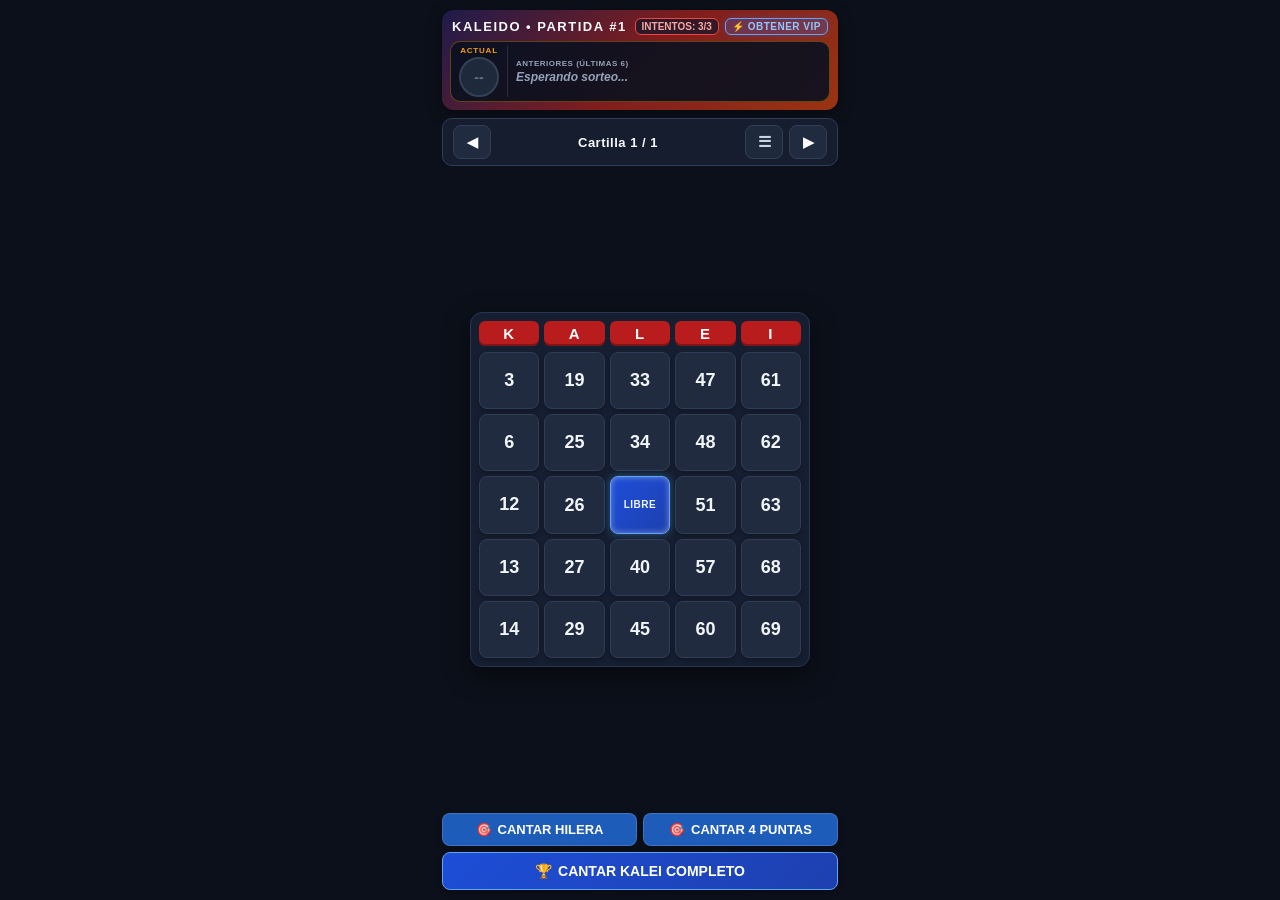
==== index.html @ 6f30b710 "Update index.html" ====
<!DOCTYPE html>
<html lang="es">
<head>
    <meta charset="UTF-8">
    <meta name="viewport" content="width=device-width, initial-scale=1.0, maximum-scale=1.0, user-scalable=no, viewport-fit=cover">
    <title>Bingo Kaleido</title>
    <script src="https://telegram.org/js/telegram-web-app.js"></script>
    <style>
        :root {
            --bg-main: #0c101a;
            --bg-card: #161e31;
            --bg-cell: #202b3f;
            --border-cell: #2f3d59;
            --cell-marked: #0284c7;
            --cell-marked-border: #38bdf8;
            --accent-red: #b91c1c;
            --accent-free: #1d4ed8;
            --accent-gold: #f59e0b;
            --accent-gold-glow: rgba(245, 158, 11, 0.4);
            --accent-green: #10b981;
            --btn-blue: #1d5cb8;
            --btn-blue-hover: #2563eb;
            --text-main: #f8fafc;
            --text-muted: #94a3b8;
        }

        * {
            box-sizing: border-box;
            margin: 0;
            padding: 0;
            user-select: none;
            -webkit-user-select: none;
            -webkit-tap-highlight-color: transparent;
        }

        html, body {
            width: 100%;
            height: 100dvh;
            max-height: 100dvh;
            background-color: var(--bg-main);
            color: var(--text-main);
            font-family: -apple-system, BlinkMacSystemFont, "Segoe UI", Roboto, Helvetica, Arial, sans-serif;
            overflow: hidden;
            display: flex;
            justify-content: center;
            align-items: center;
        }

        .viewport-lock {
            width: 100%;
            max-width: 420px;
            height: 100%;
            display: flex;
            flex-direction: column;
            justify-content: space-between;
            padding: clamp(6px, 1.5vh, 10px) clamp(8px, 2.5vw, 12px);
            gap: clamp(4px, 1vh, 8px);
        }

        /* BANNER DE CABECERA */
        .header-box {
            background: linear-gradient(135deg, #1e1b4b 0%, #7f1d1d 50%, #9a3412 100%);
            border-radius: 12px;
            padding: clamp(6px, 1vh, 8px);
            display: flex;
            flex-direction: column;
            gap: 6px;
            box-shadow: 0 4px 15px rgba(0, 0, 0, 0.4);
            flex-shrink: 0;
        }

        .header-top {
            display: flex;
            justify-content: space-between;
            align-items: center;
            padding: 0 2px;
        }

        .header-title {
            font-size: clamp(11px, 1.8vh, 13px);
            font-weight: 900;
            letter-spacing: 1.5px;
            text-transform: uppercase;
        }

        .header-badges {
            display: flex;
            align-items: center;
            gap: 6px;
        }

        .badge-intentos {
            background: rgba(15, 23, 42, 0.7);
            border: 1px solid #ef4444;
            color: #fca5a5;
            font-size: clamp(8px, 1.3vh, 10px);
            font-weight: 800;
            padding: 2px 6px;
            border-radius: 6px;
        }

        .badge-vip {
            background: rgba(245, 158, 11, 0.25);
            border: 1px solid var(--accent-gold);
            color: #fef08a;
            font-size: clamp(9px, 1.4vh, 10px);
            font-weight: 800;
            padding: 2px 6px;
            border-radius: 6px;
            letter-spacing: 0.5px;
            cursor: pointer;
        }

        .badge-upsell {
            background: rgba(37, 99, 235, 0.25);
            border: 1px solid #60a5fa;
            color: #93c5fd;
            font-size: clamp(9px, 1.4vh, 10px);
            font-weight: 800;
            padding: 2px 6px;
            border-radius: 6px;
            letter-spacing: 0.5px;
            cursor: pointer;
            box-shadow: 0 0 8px rgba(37, 99, 235, 0.3);
            transition: transform 0.1s ease, background-color 0.2s ease;
        }

        .badge-upsell:active {
            transform: scale(0.95);
            background: rgba(37, 99, 235, 0.45);
        }

        /* CONSOLA DE BALOTAS */
        .balls-console {
            display: flex;
            align-items: center;
            gap: 8px;
            background: rgba(11, 17, 32, 0.9);
            border: 1px solid rgba(245, 158, 11, 0.35);
            border-radius: 10px;
            padding: 4px 8px;
            min-height: clamp(48px, 7vh, 56px);
        }

        .current-ball-box {
            display: flex;
            flex-direction: column;
            align-items: center;
            justify-content: center;
            flex-shrink: 0;
            border-right: 1px solid rgba(255, 255, 255, 0.12);
            padding-right: 8px;
        }

        .current-label {
            font-size: 8px;
            font-weight: 800;
            color: var(--accent-gold);
            letter-spacing: 0.8px;
            text-transform: uppercase;
            margin-bottom: 2px;
        }

        .current-ball-orb {
            width: clamp(34px, 5vh, 40px);
            height: clamp(34px, 5vh, 40px);
            border-radius: 50%;
            background: radial-gradient(circle at 35% 35%, #fffbeb, #fbbf24 40%, #b45309 100%);
            color: #451a03;
            display: flex;
            align-items: center;
            justify-content: center;
            font-size: clamp(14px, 2.4vh, 18px);
            font-weight: 900;
            box-shadow: 0 0 12px rgba(245, 158, 11, 0.7);
            border: 2px solid #ffffff;
            transition: transform 0.2s cubic-bezier(0.34, 1.56, 0.64, 1);
        }

        .current-ball-orb.empty {
            background: #1e293b;
            color: #64748b;
            border-color: #334155;
            box-shadow: none;
            font-size: 14px;
        }

        .history-lane {
            display: flex;
            flex-direction: column;
            flex: 1;
            min-width: 0;
            gap: 2px;
        }

        .history-label {
            font-size: 8px;
            font-weight: 700;
            color: var(--text-muted);
            letter-spacing: 0.5px;
            text-transform: uppercase;
        }

        .history-balls-row {
            display: flex;
            align-items: center;
            gap: clamp(4px, 1.2vw, 6px);
            overflow-x: auto;
            scrollbar-width: none;
        }

        .history-balls-row::-webkit-scrollbar {
            display: none;
        }

        .ball-history-item {
            width: clamp(24px, 3.6vh, 28px);
            height: clamp(24px, 3.6vh, 28px);
            border-radius: 50%;
            background: #1e293b;
            color: #cbd5e1;
            border: 1px solid #334155;
            display: flex;
            align-items: center;
            justify-content: center;
            font-size: clamp(10px, 1.6vh, 11px);
            font-weight: 800;
            flex-shrink: 0;
        }

        .history-waiting-text {
            font-size: clamp(11px, 1.6vh, 12px);
            color: #94a3b8;
            font-weight: 600;
            font-style: italic;
        }

        /* NAVEGADOR COMPACTO MULTICARTILLA */
        .nav-cartillas-compact {
            display: flex;
            align-items: center;
            justify-content: space-between;
            background: rgba(22, 30, 49, 0.95);
            border: 1px solid #2f3d59;
            border-radius: 10px;
            padding: clamp(3px, 0.8vh, 6px) clamp(6px, 1.5vw, 10px);
            flex-shrink: 0;
        }

        .nav-arrow-btn {
            background: var(--bg-cell);
            color: #ffffff;
            border: 1px solid var(--border-cell);
            width: clamp(32px, 4.8vh, 38px);
            height: clamp(30px, 4.2vh, 34px);
            border-radius: 8px;
            font-size: 14px;
            font-weight: 900;
            display: flex;
            align-items: center;
            justify-content: center;
            cursor: pointer;
            transition: background-color 0.15s ease;
        }

        .nav-arrow-btn:active {
            background: var(--btn-blue);
        }

        .nav-center-info {
            display: flex;
            flex-direction: column;
            align-items: center;
            cursor: pointer;
            flex: 1;
            padding: 0 8px;
        }

        .nav-card-title {
            font-size: clamp(12px, 1.8vh, 13px);
            font-weight: 800;
            color: var(--text-main);
            letter-spacing: 0.5px;
        }

        .nav-prox-mini {
            font-size: 10px;
            font-weight: 800;
            letter-spacing: 0.3px;
        }

        .nav-grid-btn {
            background: #1e293b;
            color: #cbd5e1;
            border: 1px solid #334155;
            width: clamp(32px, 4.8vh, 38px);
            height: clamp(30px, 4.2vh, 34px);
            border-radius: 8px;
            font-size: 15px;
            font-weight: 900;
            display: flex;
            align-items: center;
            justify-content: center;
            cursor: pointer;
            margin-right: 6px;
        }

        .nav-grid-btn:active {
            background: var(--btn-blue);
        }

        /* MODAL SELECTOR RÁPIDO 1-20 */
        .modal-overlay {
            display: none;
            position: fixed;
            top: 0;
            left: 0;
            width: 100%;
            height: 100%;
            background: rgba(0, 0, 0, 0.75);
            backdrop-filter: blur(4px);
            z-index: 200;
            justify-content: center;
            align-items: center;
        }

        .modal-box {
            background: var(--bg-card);
            border: 1px solid #2f3d59;
            border-radius: 14px;
            padding: 16px;
            width: 90%;
            max-width: 320px;
            box-shadow: 0 10px 30px rgba(0,0,0,0.8);
        }

        .modal-title {
            font-size: 13px;
            font-weight: 800;
            color: var(--text-main);
            margin-bottom: 12px;
            text-align: center;
            text-transform: uppercase;
        }

        .modal-grid {
            display: grid;
            grid-template-columns: repeat(5, 1fr);
            gap: 6px;
            margin-bottom: 12px;
        }

        .modal-grid button {
            background: var(--bg-cell);
            border: 1px solid var(--border-cell);
            color: #ffffff;
            padding: 8px 0;
            border-radius: 8px;
            font-size: 12px;
            font-weight: 800;
            cursor: pointer;
        }

        .modal-grid button.activo {
            background: var(--btn-blue);
            border-color: #60a5fa;
            color: #ffffff;
            box-shadow: 0 0 8px rgba(37, 99, 235, 0.5);
        }

        .modal-grid button.cerca {
            border-color: var(--accent-gold);
            color: #fef08a;
        }

        .modal-grid button.listo {
            border-color: var(--accent-green);
            color: #a7f3d0;
        }

        .modal-close-btn {
            width: 100%;
            background: #334155;
            color: #ffffff;
            border: none;
            padding: 8px 0;
            border-radius: 8px;
            font-weight: 700;
            font-size: 12px;
            cursor: pointer;
        }

        /* CONTENEDOR CARTILLA */
        .card-wrapper {
            display: flex;
            flex-direction: column;
            justify-content: center;
            align-items: center;
            flex: 1 1 auto;
            min-height: 0;
            position: relative;
        }

        /* ALERTA VISUAL VIP */
        .proximity-banner {
            display: none;
            background: linear-gradient(90deg, rgba(245, 158, 11, 0.95), rgba(217, 119, 6, 0.95));
            color: #451a03;
            font-size: clamp(10px, 1.6vh, 11px);
            font-weight: 900;
            letter-spacing: 0.5px;
            padding: 2px 10px;
            border-radius: 12px;
            margin-bottom: 4px;
            box-shadow: 0 2px 8px rgba(0,0,0,0.4);
            animation: bounce-subtle 1s infinite alternate;
        }

        @keyframes bounce-subtle {
            0% { transform: translateY(0); }
            100% { transform: translateY(-2px); }
        }

        .card-board {
            background: var(--bg-card);
            border-radius: 12px;
            padding: clamp(6px, 1.2vh, 8px);
            border: 1px solid #28354f;
            display: flex;
            flex-direction: column;
            gap: clamp(4px, 0.8vh, 6px);
            width: 100%;
            max-width: 340px;
            box-shadow: 0 8px 24px rgba(0,0,0,0.5);
            transition: border-color 0.3s ease, box-shadow 0.3s ease, background 0.3s ease;
        }

        .card-board.alert-cerca {
            border: 2px solid var(--accent-gold);
            background: linear-gradient(180deg, #241c30 0%, #161e31 100%);
            box-shadow: 0 0 20px var(--accent-gold-glow), inset 0 0 12px rgba(245, 158, 11, 0.15);
            animation: pulse-glow-gold 1.4s infinite alternate ease-in-out;
        }

        .card-board.alert-listo {
            border: 2px solid var(--accent-green);
            background: linear-gradient(180deg, #132a2a 0%, #161e31 100%);
            box-shadow: 0 0 20px rgba(16, 185, 129, 0.5), inset 0 0 12px rgba(16, 185, 129, 0.2);
            animation: pulse-glow-green 1.2s infinite alternate ease-in-out;
        }

        @keyframes pulse-glow-gold {
            0% { box-shadow: 0 0 10px rgba(245, 158, 11, 0.3), inset 0 0 6px rgba(245, 158, 11, 0.1); }
            100% { box-shadow: 0 0 24px rgba(245, 158, 11, 0.7), inset 0 0 16px rgba(245, 158, 11, 0.25); border-color: #fde047; }
        }

        @keyframes pulse-glow-green {
            0% { box-shadow: 0 0 10px rgba(16, 185, 129, 0.3); }
            100% { box-shadow: 0 0 25px rgba(16, 185, 129, 0.8); border-color: #6ee7b7; }
        }

        .letters-row {
            display: grid;
            grid-template-columns: repeat(5, 1fr);
            gap: clamp(3px, 1vw, 5px);
            flex-shrink: 0;
        }

        .letter-cell {
            background: var(--accent-red);
            color: #ffffff;
            border-radius: 6px;
            text-align: center;
            font-weight: 900;
            font-size: clamp(12px, 2vh, 15px);
            padding: clamp(2px, 0.5vh, 4px) 0;
            letter-spacing: 1px;
            box-shadow: inset 0 -2px 0 rgba(0,0,0,0.3);
        }

        .grid-numbers {
            display: grid;
            grid-template-columns: repeat(5, 1fr);
            gap: clamp(4px, 1vw, 5px);
        }

        .num-cell {
            aspect-ratio: 1 / 0.95;
            background: var(--bg-cell);
            color: #f1f5f9;
            border-radius: 8px;
            border: 1px solid var(--border-cell);
            display: flex;
            align-items: center;
            justify-content: center;
            font-weight: 800;
            font-size: clamp(14px, 2.3vh, 18px);
            cursor: pointer;
            box-shadow: 0 2px 4px rgba(0,0,0,0.25);
            transition: transform 0.1s ease, background-color 0.15s ease, border-color 0.15s ease;
        }

        .num-cell:active {
            transform: scale(0.94);
        }

        .num-cell.marked {
            background: linear-gradient(135deg, #0284c7 0%, #0369a1 100%);
            border-color: var(--cell-marked-border);
            color: #ffffff;
            box-shadow: inset 0 0 6px rgba(255, 255, 255, 0.4), 0 0 8px rgba(56, 189, 248, 0.4);
        }

        .num-cell.free-slot {
            background: linear-gradient(135deg, #1d4ed8 0%, #1e40af 100%);
            border-color: #60a5fa;
            color: #eff6ff;
            font-size: clamp(9px, 1.4vh, 10px);
            font-weight: 900;
            letter-spacing: 0.5px;
        }

        /* BOTONERA DE CANTO INFERIOR */
        .actions-bar {
            display: flex;
            flex-direction: column;
            gap: clamp(4px, 0.8vh, 6px);
            flex-shrink: 0;
        }

        .actions-row {
            display: grid;
            grid-template-columns: 1fr 1fr;
            gap: 6px;
        }

        .action-btn {
            background: var(--btn-blue);
            color: #ffffff;
            border: 1px solid rgba(255,255,255,0.15);
            border-radius: 8px;
            font-weight: 800;
            font-size: clamp(11px, 1.7vh, 13px);
            display: flex;
            align-items: center;
            justify-content: center;
            gap: 6px;
            cursor: pointer;
            padding: clamp(6px, 1.2vh, 8px) 4px;
            box-shadow: 0 2px 6px rgba(0,0,0,0.3);
            transition: background 0.15s ease, transform 0.1s ease;
        }

        .action-btn:active {
            transform: scale(0.98);
            background: var(--btn-blue-hover);
        }

        .action-btn:disabled {
            opacity: 0.35;
            cursor: not-allowed;
            filter: grayscale(1);
        }

        .action-btn.full-width {
            grid-column: span 2;
            background: linear-gradient(135deg, #1d4ed8 0%, #1e40af 100%);
            border-color: #60a5fa;
            padding: clamp(8px, 1.4vh, 10px) 4px;
            font-size: clamp(12px, 1.9vh, 14px);
        }

        /* TOAST FLOTANTE */
        .toast-notify {
            position: fixed;
            top: 15px;
            left: 50%;
            transform: translateX(-50%);
            background: rgba(15, 23, 42, 0.95);
            border: 1px solid #38bdf8;
            color: #ffffff;
            padding: 8px 16px;
            border-radius: 20px;
            font-size: 12px;
            font-weight: 700;
            box-shadow: 0 4px 20px rgba(0,0,0,0.6);
            z-index: 300;
            opacity: 0;
            pointer-events: none;
            transition: opacity 0.3s ease;
        }

        .toast-notify.visible {
            opacity: 1;
        }
    </style>
</head>
<body>

    <div class="viewport-lock">
        <!-- CABECERA CON CONSOLA DE BALOTAS -->
        <header class="header-box">
            <div class="header-top">
                <span class="header-title" id="headerTitle">KALEIDO BINGO</span>
                <div class="header-badges">
                    <span class="badge-intentos" id="badgeIntentos">INTENTOS: 3/3</span>
                    <span id="vipBadge"></span>
                </div>
            </div>
            
            <div class="balls-console">
                <div class="current-ball-box">
                    <span class="current-label">ACTUAL</span>
                    <div class="current-ball-orb empty" id="currentBallVal">--</div>
                </div>

                <div class="history-lane">
                    <span class="history-label">ANTERIORES (ÚLTIMAS 6)</span>
                    <div class="history-balls-row" id="historyBallsRow">
                        <span class="history-waiting-text" id="waitingNotice">Esperando sorteo...</span>
                    </div>
                </div>
            </div>
        </header>

        <!-- NAVEGADOR COMPACTO (MÓVIL Y PC) -->
        <nav class="nav-cartillas-compact" id="navCompact">
            <button class="nav-arrow-btn" onclick="cambiarCartilla(-1)">◀</button>
            <div class="nav-center-info" onclick="abrirModalSelector()">
                <span class="nav-card-title" id="navCardTitle">Cartilla 1 / 1</span>
                <span class="nav-prox-mini" id="navProxMini"></span>
            </div>
            <div style="display: flex; align-items: center;">
                <button class="nav-grid-btn" onclick="abrirModalSelector()">☰</button>
                <button class="nav-arrow-btn" onclick="cambiarCartilla(1)">▶</button>
            </div>
        </nav>

        <!-- CONTENEDOR CENTRADO DE CARTILLA -->
        <div class="card-wrapper">
            <div class="proximity-banner" id="proximityBanner"></div>
            <main class="card-board" id="cardBoard">
                <div class="letters-row">
                    <div class="letter-cell">K</div>
                    <div class="letter-cell">A</div>
                    <div class="letter-cell">L</div>
                    <div class="letter-cell">E</div>
                    <div class="letter-cell">I</div>
                </div>
                <div class="grid-numbers" id="gridNumbers"></div>
            </main>
        </div>

        <!-- BOTONERA DE ACCIÓN -->
        <footer class="actions-bar">
            <div class="actions-row">
                <button class="action-btn" id="btnHilera">
                    <span>🎯</span> CANTAR HILERA
                </button>
                <button class="action-btn" id="btnPuntas">
                    <span>🎯</span> CANTAR 4 PUNTAS
                </button>
                <button class="action-btn full-width" id="btnBingo">
                    <span>🏆</span> CANTAR KALEI COMPLETO
                </button>
            </div>
        </footer>
    </div>

    <!-- MODAL SELECTOR RÁPIDO 1-20 -->
    <div id="modalSelector" class="modal-overlay" onclick="cerrarModalSelector(event)">
        <div class="modal-box" onclick="event.stopPropagation()">
            <div class="modal-title">Seleccionar Cartilla</div>
            <div id="modalGrid" class="modal-grid"></div>
            <button class="modal-close-btn" onclick="cerrarModalSelector()">Cerrar</button>
        </div>
    </div>

    <div class="toast-notify" id="toastNotify"></div>

    <script>
        const tg = window.Telegram?.WebApp;
        if (tg) {
            tg.ready();
            tg.expand();
        }

        const WORKER_URL = "https://bingo-kalei-ve-worker.onrender.com";

        const urlParams = new URLSearchParams(window.location.search);
        const rawParamC = urlParams.get('c') || '';
        const paramVip = (urlParams.get('vip') || '').toLowerCase() === 'si';
        const salaId = urlParams.get('s') || '1';

        let cartillasData = [];
        let activeCardIdx = 0;
        let historialBalotas = [];
        let balotasCantadasSet = new Set();
        let intentosGlobales = 3;

        // GESTIÓN DEL BADGE VIP / UPSELL
        const badgeEl = document.getElementById('vipBadge');
        if (paramVip) {
            badgeEl.className = 'badge-vip';
            badgeEl.innerText = '⭐ VIP';
            badgeEl.onclick = () => {
                mostrarToast("⭐ VIP Activo: automarcado, alertas y auto-ordenamiento prioritario.");
                hapticFeedback('selection');
            };
        } else {
            badgeEl.className = 'badge-upsell';
            badgeEl.innerText = '⚡ OBTENER VIP';
            badgeEl.onclick = () => {
                mostrarToast("⭐ ¡Con VIP juegas hasta 20 cartillas con automarcado y orden dinámico! Adquiérelo en el bot.");
                hapticFeedback('impact');
            };
        }

        document.getElementById('headerTitle').innerText = `KALEIDO • PARTIDA #${salaId}`;

        // LÍNEAS REGLAMENTARIAS
        const LINEAS_VALIDAS = [
            [0,1,2,3,4], [5,6,7,8,9], [10,11,12,13,14], [15,16,17,18,19], [20,21,22,23,24],
            [0,5,10,15,20], [1,6,11,16,21], [2,7,12,17,22], [3,8,13,18,23], [4,9,14,19,24],
            [0,6,12,18,24], [4,8,12,16,20]
        ];
        const PUNTAS_POS = [0, 4, 20, 24];

        function inicializarCartillas() {
            let numeros = rawParamC.split(',').map(s => s.trim()).filter(Boolean);
            
            if (numeros.length === 0) {
                numeros = [
                    "3","19","33","47","61",
                    "6","25","34","48","62",
                    "12","26","libre","51","63",
                    "13","27","40","57","68",
                    "14","29","45","60","69"
                ];
            }

            let cartillaCount = 1;
            for (let i = 0; i < numeros.length; i += 25) {
                const bloque = numeros.slice(i, i + 25);
                if (bloque.length === 25) {
                    const setMarcas = new Set([12]);
                    cartillasData.push({
                        idOriginal: cartillaCount++,
                        numeros: bloque,
                        marcas: setMarcas
                    });
                }
            }

            actualizarEstadoJuego();
        }

        function calcularDistanciaCanto(marcas) {
            let minHilera = 5;
            LINEAS_VALIDAS.forEach(linea => {
                const faltantes = linea.filter(pos => !marcas.has(pos)).length;
                if (faltantes < minHilera) minHilera = faltantes;
            });

            const minPuntas = PUNTAS_POS.filter(pos => !marcas.has(pos)).length;

            let minKalei = 0;
            for (let i = 0; i < 25; i++) {
                if (!marcas.has(i)) minKalei++;
            }

            const minDist = Math.min(minHilera, minPuntas, minKalei);
            let tipo = 'hilera';
            if (minDist === minKalei) tipo = 'kalei';
            else if (minDist === minPuntas) tipo = 'puntas';

            return { distancia: minDist, tipo: tipo };
        }

        function actualizarEstadoJuego(autoSeleccionarMejor = false) {
            if (cartillasData.length === 0) return;

            if (paramVip && cartillasData.length > 1) {
                const idPrevio = cartillasData[activeCardIdx]?.idOriginal;

                cartillasData.sort((a, b) => {
                    const distA = calcularDistanciaCanto(a.marcas).distancia;
                    const distB = calcularDistanciaCanto(b.marcas).distancia;
                    return distA - distB;
                });

                if (autoSeleccionarMejor) {
                    activeCardIdx = 0;
                } else {
                    const nuevoIdx = cartillasData.findIndex(c => c.idOriginal === idPrevio);
                    activeCardIdx = nuevoIdx !== -1 ? nuevoIdx : 0;
                }
            }

            renderizarNavCompact();
            renderizarCartillaActiva();
        }

        function renderizarNavCompact() {
            if (cartillasData.length === 0) return;
            const current = cartillasData[activeCardIdx];
            document.getElementById('navCardTitle').innerText = `Cartilla ${current.idOriginal} / ${cartillasData.length}`;

            const miniProx = document.getElementById('navProxMini');
            if (paramVip) {
                const distInfo = calcularDistanciaCanto(current.marcas);
                if (distInfo.distancia === 0) {
                    miniProx.innerText = `🏆 ¡LISTO PARA CANTAR ${distInfo.tipo.toUpperCase()}!`;
                    miniProx.style.color = '#34d399';
                } else if (distInfo.distancia === 1) {
                    miniProx.innerText = `🔥 A 1 de ${distInfo.tipo.toUpperCase()}`;
                    miniProx.style.color = '#fbbf24';
                } else {
                    miniProx.innerText = '';
                }
            } else {
                miniProx.innerText = '';
            }
        }

        function cambiarCartilla(delta) {
            if (cartillasData.length <= 1) return;
            activeCardIdx = (activeCardIdx + delta + cartillasData.length) % cartillasData.length;
            renderizarNavCompact();
            renderizarCartillaActiva();
            hapticFeedback('selection');
        }

        function abrirModalSelector() {
            const grid = document.getElementById('modalGrid');
            grid.innerHTML = '';

            cartillasData.forEach((c, idx) => {
                const btn = document.createElement('button');
                btn.innerText = c.idOriginal;

                if (idx === activeCardIdx) {
                    btn.classList.add('activo');
                }

                if (paramVip) {
                    const d = calcularDistanciaCanto(c.marcas).distancia;
                    if (d === 0) btn.classList.add('listo');
                    else if (d === 1) btn.classList.add('cerca');
                }

                btn.onclick = () => {
                    activeCardIdx = idx;
                    renderizarNavCompact();
                    renderizarCartillaActiva();
                    cerrarModalSelector();
                    hapticFeedback('selection');
                };
                grid.appendChild(btn);
            });

            document.getElementById('modalSelector').style.display = 'flex';
        }

        function cerrarModalSelector() {
            document.getElementById('modalSelector').style.display = 'none';
        }

        function renderizarCartillaActiva() {
            const grid = document.getElementById('gridNumbers');
            const board = document.getElementById('cardBoard');
            const banner = document.getElementById('proximityBanner');
            grid.innerHTML = '';

            const cartilla = cartillasData[activeCardIdx];
            if (!cartilla) return;

            const distInfo = calcularDistanciaCanto(cartilla.marcas);

            board.classList.remove('alert-cerca', 'alert-listo');
            banner.style.display = 'none';

            if (paramVip) {
                if (distInfo.distancia === 0) {
                    board.classList.add('alert-listo');
                    banner.innerText = `🏆 ¡CANTO DE ${distInfo.tipo.toUpperCase()} LISTO PARA RECLAMAR!`;
                    banner.style.background = 'linear-gradient(90deg, #10b981, #059669)';
                    banner.style.color = '#ffffff';
                    banner.style.display = 'block';
                } else if (distInfo.distancia === 1) {
                    board.classList.add('alert-cerca');
                    banner.innerText = `🔥 ¡A 1 NÚMERO DE COMPLETAR ${distInfo.tipo.toUpperCase()}!`;
                    banner.style.background = 'linear-gradient(90deg, #f59e0b, #d97706)';
                    banner.style.color = '#451a03';
                    banner.style.display = 'block';
                }
            }

            cartilla.numeros.forEach((valor, idx) => {
                const cell = document.createElement('div');
                const esLibre = idx === 12 || String(valor).toLowerCase() === 'libre';
                const estaMarcado = cartilla.marcas.has(idx);

                if (esLibre) {
                    cell.className = 'num-cell free-slot marked';
                    cell.innerText = 'LIBRE';
                } else {
                    cell.className = `num-cell ${estaMarcado ? 'marked' : ''}`;
                    cell.innerText = valor;
                    cell.onclick = () => alternarMarcado(idx);
                }
                grid.appendChild(cell);
            });
        }

        function alternarMarcado(idx) {
            if (idx === 12) return;
            const marcas = cartillasData[activeCardIdx].marcas;
            if (marcas.has(idx)) {
                marcas.delete(idx);
            } else {
                marcas.add(idx);
                hapticFeedback('impact');
            }
            actualizarEstadoJuego(false);
        }

        function registrarBalota(numeroCompleto) {
            if (!numeroCompleto || historialBalotas.includes(numeroCompleto)) return;

            historialBalotas.unshift(numeroCompleto);
            if (historialBalotas.length > 7) {
                historialBalotas.pop();
            }

            const numPuro = String(numeroCompleto).includes('-') 
                ? String(numeroCompleto).split('-')[1] 
                : String(numeroCompleto);

            if (!balotasCantadasSet.has(numPuro)) {
                balotasCantadasSet.add(numPuro);

                if (paramVip) {
                    cartillasData.forEach(c => {
                        c.numeros.forEach((val, cellIdx) => {
                            if (String(val) === String(numPuro)) {
                                c.marcas.add(cellIdx);
                            }
                        });
                    });
                    actualizarEstadoJuego(true);
                }
            }

            renderizarConsolaBalotas();
        }

        function renderizarConsolaBalotas() {
            const currentOrb = document.getElementById('currentBallVal');
            const historyRow = document.getElementById('historyBallsRow');
            const waitingNotice = document.getElementById('waitingNotice');

            if (historialBalotas.length === 0) {
                currentOrb.className = 'current-ball-orb empty';
                currentOrb.innerText = '--';
                if (waitingNotice) waitingNotice.style.display = 'inline';
                historyRow.innerHTML = '<span class="history-waiting-text" id="waitingNotice">Esperando sorteo...</span>';
                return;
            }

            const actual = historialBalotas[0];
            currentOrb.className = 'current-ball-orb';
            currentOrb.innerText = actual;

            historyRow.innerHTML = '';
            const previas = historialBalotas.slice(1);

            if (previas.length === 0) {
                historyRow.innerHTML = '<span class="history-waiting-text">Primera balota cantada</span>';
                return;
            }

            previas.forEach(num => {
                const item = document.createElement('div');
                item.className = 'ball-history-item';
                item.innerText = num;
                historyRow.appendChild(item);
            });
        }

        async function sincronizarBalotasWorker() {
            try {
                const resp = await fetch(`${WORKER_URL}/balotas_activas?sala_id=${salaId}`);
                const data = await resp.json();
                if (data.ok && Array.isArray(data.balotas)) {
                    const enOrden = [...data.balotas].reverse();
                    enOrden.forEach(b => registrarBalota(b));
                }
            } catch (e) {
                console.log("Esperando conexión con el Worker...", e);
            }
        }

        function verificarHilera(marcas) {
            return LINEAS_VALIDAS.some(linea => linea.every(pos => marcas.has(pos)));
        }

        function verificarPuntas(marcas) {
            return PUNTAS_POS.every(pos => marcas.has(pos));
        }

        function verificarKalei(marcas) {
            for (let i = 0; i < 25; i++) {
                if (!marcas.has(i)) return false;
            }
            return true;
        }

        async function ejecutarCanto(tipo) {
            if (intentosGlobales <= 0) return;

            const cartilla = cartillasData[activeCardIdx];
            if (!cartilla) return;

            let valido = false;
            const etiquetaCanto = tipo === 'bingo' ? 'KALEI' : tipo.toUpperCase();

            if (tipo === 'hilera') valido = verificarHilera(cartilla.marcas);
            else if (tipo === 'puntas') valido = verificarPuntas(cartilla.marcas);
            else if (tipo === 'bingo') valido = verificarKalei(cartilla.marcas);

            if (!valido) {
                intentosGlobales--;
                document.getElementById('badgeIntentos').innerText = `INTENTOS: ${intentosGlobales}/3`;
                hapticFeedback('error');

                if (intentosGlobales <= 0) {
                    document.getElementById('btnHilera').disabled = true;
                    document.getElementById('btnPuntas').disabled = true;
                    document.getElementById('btnBingo').disabled = true;
                    mostrarToast("❌ Has agotado tus 3 intentos en esta partida.");
                } else {
                    mostrarToast(`⚠️ Canto incorrecto. Te quedan ${intentosGlobales} intento(s).`);
                }
                return;
            }

            // Despacho del canto al Worker
            mostrarToast(`Verificando ${etiquetaCanto}...`);
            try {
                const tgUserId = tg?.initDataUnsafe?.user?.id ? String(tg.initDataUnsafe.user.id) : "";
                const resp = await fetch(`${WORKER_URL}/cantar`, {
                    method: 'POST',
                    headers: { 'Content-Type': 'application/json' },
                    body: JSON.stringify({
                        sala_id: salaId,
                        tipo_canto: tipo,
                        cartilla_num: cartilla.idOriginal,
                        telegram_id: tgUserId
                    })
                });
                const resData = await resp.json();

                if (resData.ok) {
                    mostrarToast(`🎉 ¡${etiquetaCanto} VALIDADO CON ÉXITO!`);
                    hapticFeedback('success');
                } else {
                    mostrarToast(`⚠️ Error: ${resData.error || 'No se pudo procesar'}`);
                    hapticFeedback('error');
                }
            } catch (err) {
                mostrarToast(`🎉 ¡${etiquetaCanto} CANTADO!`);
                hapticFeedback('success');
            }
        }
        
        function hapticFeedback(tipo) {
            if (!tg?.HapticFeedback) return;
            if (tipo === 'impact') tg.HapticFeedback.impactOccurred('medium');
            else if (tipo === 'selection') tg.HapticFeedback.selectionChanged();
            else if (tipo === 'success') tg.HapticFeedback.notificationOccurred('success');
            else if (tipo === 'error') tg.HapticFeedback.notificationOccurred('error');
        }

        function mostrarToast(msj) {
            const t = document.getElementById('toastNotify');
            t.innerText = msj;
            t.classList.add('visible');
            setTimeout(() => t.classList.remove('visible'), 3000);
        }

        document.getElementById('btnHilera').onclick = () => ejecutarCanto('hilera');
        document.getElementById('btnPuntas').onclick = () => ejecutarCanto('puntas');
        document.getElementById('btnBingo').onclick = () => ejecutarCanto('bingo');

        inicializarCartillas();
        setInterval(sincronizarBalotasWorker, 2500);
    </script>
</body>
</html>
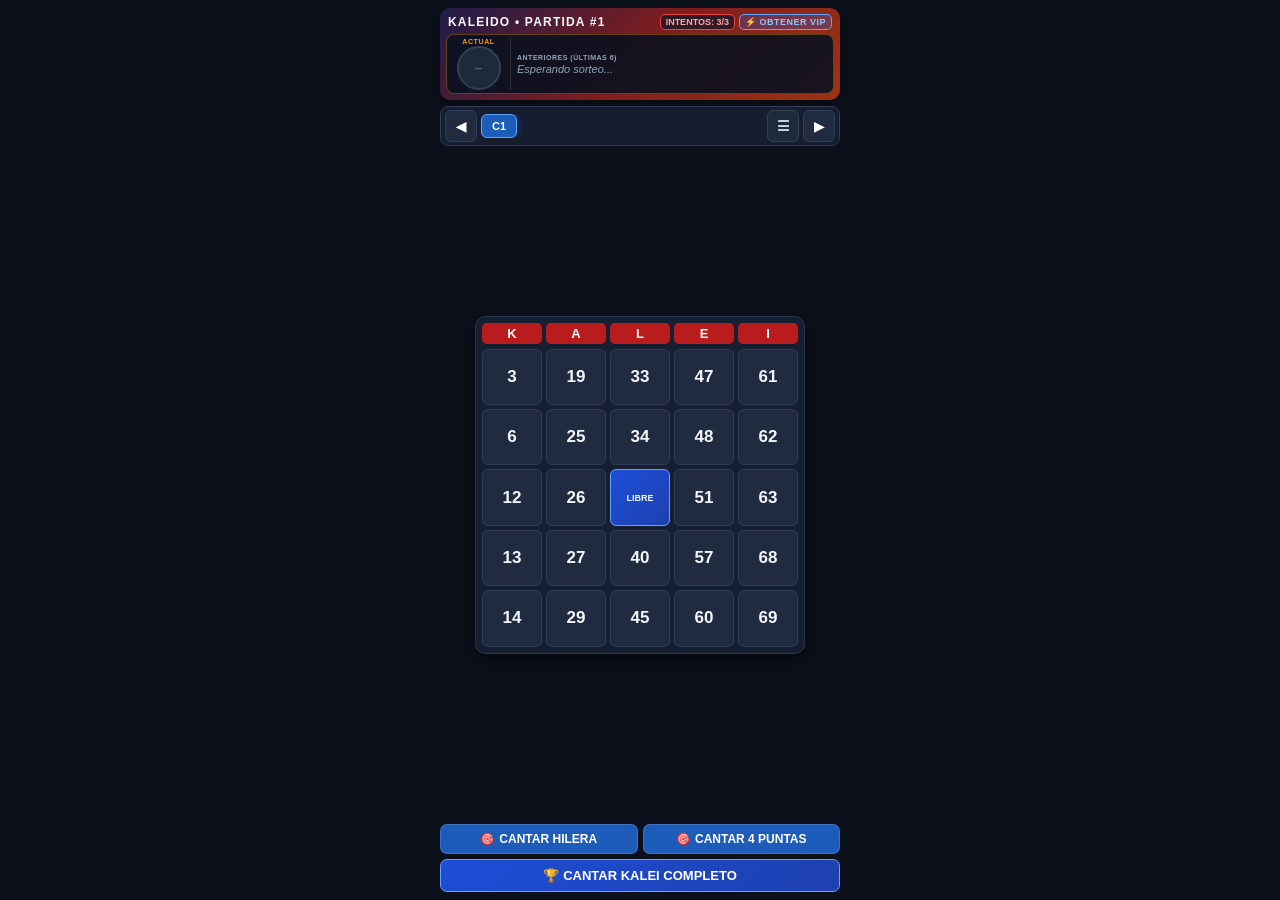
==== commit 38c37cdf: "Update index.html" ====
--- a/index.html
+++ b/index.html
@@ -53,19 +53,20 @@
             display: flex;
             flex-direction: column;
             justify-content: space-between;
-            padding: clamp(6px, 1.5vh, 10px) clamp(8px, 2.5vw, 12px);
-            gap: clamp(4px, 1vh, 8px);
-        }
-
-        /* BANNER DE CABECERA */
+            padding: clamp(4px, 1.2vh, 8px) clamp(6px, 2vw, 10px);
+            gap: clamp(3px, 0.8vh, 6px);
+            overflow: hidden;
+        }
+
+        /* CABECERA CON VISOR DE BALOTAS */
         .header-box {
             background: linear-gradient(135deg, #1e1b4b 0%, #7f1d1d 50%, #9a3412 100%);
-            border-radius: 12px;
-            padding: clamp(6px, 1vh, 8px);
+            border-radius: 10px;
+            padding: clamp(4px, 0.8vh, 6px);
             display: flex;
             flex-direction: column;
-            gap: 6px;
-            box-shadow: 0 4px 15px rgba(0, 0, 0, 0.4);
+            gap: 4px;
+            box-shadow: 0 4px 12px rgba(0, 0, 0, 0.4);
             flex-shrink: 0;
         }
 
@@ -77,36 +78,36 @@
         }
 
         .header-title {
-            font-size: clamp(11px, 1.8vh, 13px);
+            font-size: clamp(10px, 1.5vh, 12px);
             font-weight: 900;
-            letter-spacing: 1.5px;
+            letter-spacing: 1.2px;
             text-transform: uppercase;
         }
 
         .header-badges {
             display: flex;
             align-items: center;
-            gap: 6px;
+            gap: 4px;
         }
 
         .badge-intentos {
             background: rgba(15, 23, 42, 0.7);
             border: 1px solid #ef4444;
             color: #fca5a5;
-            font-size: clamp(8px, 1.3vh, 10px);
+            font-size: clamp(8px, 1.2vh, 9px);
             font-weight: 800;
-            padding: 2px 6px;
-            border-radius: 6px;
+            padding: 2px 5px;
+            border-radius: 5px;
         }
 
         .badge-vip {
             background: rgba(245, 158, 11, 0.25);
             border: 1px solid var(--accent-gold);
             color: #fef08a;
-            font-size: clamp(9px, 1.4vh, 10px);
+            font-size: clamp(8px, 1.2vh, 9px);
             font-weight: 800;
-            padding: 2px 6px;
-            border-radius: 6px;
+            padding: 2px 5px;
+            border-radius: 5px;
             letter-spacing: 0.5px;
             cursor: pointer;
         }
@@ -115,66 +116,60 @@
             background: rgba(37, 99, 235, 0.25);
             border: 1px solid #60a5fa;
             color: #93c5fd;
-            font-size: clamp(9px, 1.4vh, 10px);
+            font-size: clamp(8px, 1.2vh, 9px);
             font-weight: 800;
-            padding: 2px 6px;
-            border-radius: 6px;
+            padding: 2px 5px;
+            border-radius: 5px;
             letter-spacing: 0.5px;
             cursor: pointer;
-            box-shadow: 0 0 8px rgba(37, 99, 235, 0.3);
-            transition: transform 0.1s ease, background-color 0.2s ease;
-        }
-
-        .badge-upsell:active {
-            transform: scale(0.95);
-            background: rgba(37, 99, 235, 0.45);
         }
 
         /* CONSOLA DE BALOTAS */
         .balls-console {
             display: flex;
             align-items: center;
-            gap: 8px;
+            gap: 6px;
             background: rgba(11, 17, 32, 0.9);
             border: 1px solid rgba(245, 158, 11, 0.35);
-            border-radius: 10px;
-            padding: 4px 8px;
-            min-height: clamp(48px, 7vh, 56px);
-        }
-
+            border-radius: 8px;
+            padding: 3px 6px;
+            min-height: clamp(44px, 6.5vh, 52px);
+        }
+
+        /* RECIPROCO BALOTA ACTUAL AMPLIO Y ADAPTATIVO */
         .current-ball-box {
             display: flex;
             flex-direction: column;
             align-items: center;
             justify-content: center;
             flex-shrink: 0;
+            min-width: 58px;
             border-right: 1px solid rgba(255, 255, 255, 0.12);
-            padding-right: 8px;
+            padding-right: 6px;
         }
 
         .current-label {
-            font-size: 8px;
+            font-size: 7px;
             font-weight: 800;
             color: var(--accent-gold);
-            letter-spacing: 0.8px;
+            letter-spacing: 0.6px;
             text-transform: uppercase;
-            margin-bottom: 2px;
+            margin-bottom: 1px;
         }
 
         .current-ball-orb {
-            width: clamp(34px, 5vh, 40px);
-            height: clamp(34px, 5vh, 40px);
+            width: clamp(38px, 5.2vh, 44px);
+            height: clamp(38px, 5.2vh, 44px);
             border-radius: 50%;
             background: radial-gradient(circle at 35% 35%, #fffbeb, #fbbf24 40%, #b45309 100%);
             color: #451a03;
             display: flex;
+            flex-direction: column;
             align-items: center;
             justify-content: center;
-            font-size: clamp(14px, 2.4vh, 18px);
-            font-weight: 900;
-            box-shadow: 0 0 12px rgba(245, 158, 11, 0.7);
+            box-shadow: 0 0 10px rgba(245, 158, 11, 0.7);
             border: 2px solid #ffffff;
-            transition: transform 0.2s cubic-bezier(0.34, 1.56, 0.64, 1);
+            line-height: 1;
         }
 
         .current-ball-orb.empty {
@@ -182,7 +177,17 @@
             color: #64748b;
             border-color: #334155;
             box-shadow: none;
-            font-size: 14px;
+        }
+
+        .ball-letter {
+            font-size: clamp(8px, 1.2vh, 10px);
+            font-weight: 900;
+            opacity: 0.9;
+        }
+
+        .ball-number {
+            font-size: clamp(13px, 2vh, 16px);
+            font-weight: 900;
         }
 
         .history-lane {
@@ -194,7 +199,7 @@
         }
 
         .history-label {
-            font-size: 8px;
+            font-size: 7px;
             font-weight: 700;
             color: var(--text-muted);
             letter-spacing: 0.5px;
@@ -204,7 +209,7 @@
         .history-balls-row {
             display: flex;
             align-items: center;
-            gap: clamp(4px, 1.2vw, 6px);
+            gap: 4px;
             overflow-x: auto;
             scrollbar-width: none;
         }
@@ -214,36 +219,37 @@
         }
 
         .ball-history-item {
-            width: clamp(24px, 3.6vh, 28px);
-            height: clamp(24px, 3.6vh, 28px);
-            border-radius: 50%;
+            min-width: clamp(24px, 3.4vh, 28px);
+            height: clamp(24px, 3.4vh, 28px);
+            padding: 0 4px;
+            border-radius: 6px;
             background: #1e293b;
             color: #cbd5e1;
             border: 1px solid #334155;
             display: flex;
             align-items: center;
             justify-content: center;
-            font-size: clamp(10px, 1.6vh, 11px);
+            font-size: clamp(9px, 1.4vh, 11px);
             font-weight: 800;
             flex-shrink: 0;
         }
 
         .history-waiting-text {
-            font-size: clamp(11px, 1.6vh, 12px);
+            font-size: clamp(10px, 1.4vh, 11px);
             color: #94a3b8;
-            font-weight: 600;
             font-style: italic;
         }
 
-        /* NAVEGADOR COMPACTO MULTICARTILLA */
-        .nav-cartillas-compact {
-            display: flex;
-            align-items: center;
-            justify-content: space-between;
+        /* NAVEGADOR HÍBRIDO (FLECHAS + PESTAÑAS ILUMINADAS + BOTÓN MENÚ) */
+        .nav-hybrid {
+            display: flex;
+            align-items: center;
+            gap: 4px;
+            width: 100%;
             background: rgba(22, 30, 49, 0.95);
             border: 1px solid #2f3d59;
-            border-radius: 10px;
-            padding: clamp(3px, 0.8vh, 6px) clamp(6px, 1.5vw, 10px);
+            border-radius: 8px;
+            padding: 3px 4px;
             flex-shrink: 0;
         }
 
@@ -251,65 +257,252 @@
             background: var(--bg-cell);
             color: #ffffff;
             border: 1px solid var(--border-cell);
-            width: clamp(32px, 4.8vh, 38px);
-            height: clamp(30px, 4.2vh, 34px);
-            border-radius: 8px;
-            font-size: 14px;
+            width: clamp(28px, 4vh, 32px);
+            height: clamp(28px, 4vh, 32px);
+            border-radius: 6px;
+            font-size: 13px;
             font-weight: 900;
             display: flex;
             align-items: center;
             justify-content: center;
             cursor: pointer;
-            transition: background-color 0.15s ease;
+            flex-shrink: 0;
         }
 
         .nav-arrow-btn:active {
             background: var(--btn-blue);
         }
 
-        .nav-center-info {
-            display: flex;
-            flex-direction: column;
-            align-items: center;
+        .nav-tabs-track {
+            display: flex;
+            align-items: center;
+            gap: 4px;
+            overflow-x: auto;
+            scrollbar-width: none;
+            flex: 1;
+            min-width: 0;
+            scroll-behavior: smooth;
+        }
+
+        .nav-tabs-track::-webkit-scrollbar {
+            display: none;
+        }
+
+        .card-tab-chip {
+            background: #182236;
+            color: var(--text-muted);
+            border: 1px solid #2c3b57;
+            padding: clamp(3px, 0.7vh, 5px) clamp(6px, 1.5vw, 10px);
+            border-radius: 6px;
+            font-size: clamp(10px, 1.4vh, 11px);
+            font-weight: 700;
+            white-space: nowrap;
             cursor: pointer;
-            flex: 1;
-            padding: 0 8px;
-        }
-
-        .nav-card-title {
-            font-size: clamp(12px, 1.8vh, 13px);
-            font-weight: 800;
-            color: var(--text-main);
-            letter-spacing: 0.5px;
-        }
-
-        .nav-prox-mini {
-            font-size: 10px;
-            font-weight: 800;
-            letter-spacing: 0.3px;
+            display: inline-flex;
+            align-items: center;
+            gap: 3px;
+            flex-shrink: 0;
+            transition: all 0.2s ease;
+        }
+
+        .card-tab-chip.active {
+            background: var(--btn-blue);
+            color: #ffffff;
+            border-color: #60a5fa;
+            box-shadow: 0 0 8px rgba(37, 99, 235, 0.4);
+        }
+
+        .card-tab-chip.tab-cerca {
+            border-color: var(--accent-gold);
+            color: #fef08a;
+            box-shadow: 0 0 8px var(--accent-gold-glow);
+        }
+
+        .card-tab-chip.tab-listo {
+            border-color: var(--accent-green);
+            color: #a7f3d0;
+            box-shadow: 0 0 8px rgba(16, 185, 129, 0.5);
+            animation: pulse-tab 1.2s infinite alternate;
+        }
+
+        @keyframes pulse-tab {
+            0% { transform: scale(1); }
+            100% { transform: scale(1.04); }
         }
 
         .nav-grid-btn {
             background: #1e293b;
             color: #cbd5e1;
             border: 1px solid #334155;
-            width: clamp(32px, 4.8vh, 38px);
-            height: clamp(30px, 4.2vh, 34px);
-            border-radius: 8px;
-            font-size: 15px;
+            width: clamp(28px, 4vh, 32px);
+            height: clamp(28px, 4vh, 32px);
+            border-radius: 6px;
+            font-size: 14px;
             font-weight: 900;
             display: flex;
             align-items: center;
             justify-content: center;
             cursor: pointer;
-            margin-right: 6px;
+            flex-shrink: 0;
         }
 
         .nav-grid-btn:active {
             background: var(--btn-blue);
         }
 
-        /* MODAL SELECTOR RÁPIDO 1-20 */
+        /* CONTENEDOR ADAPTATIVO DEL TABLERO (SOLUCIÓN PC) */
+        .card-wrapper {
+            display: flex;
+            flex-direction: column;
+            justify-content: center;
+            align-items: center;
+            flex: 1 1 auto;
+            min-height: 0;
+            position: relative;
+            overflow: hidden;
+        }
+
+        .proximity-banner {
+            display: none;
+            background: linear-gradient(90deg, rgba(245, 158, 11, 0.95), rgba(217, 119, 6, 0.95));
+            color: #451a03;
+            font-size: clamp(9px, 1.4vh, 10px);
+            font-weight: 900;
+            letter-spacing: 0.5px;
+            padding: 2px 8px;
+            border-radius: 10px;
+            margin-bottom: 2px;
+            box-shadow: 0 2px 6px rgba(0,0,0,0.4);
+            flex-shrink: 0;
+        }
+
+        .card-board {
+            background: var(--bg-card);
+            border-radius: 10px;
+            padding: clamp(4px, 1vh, 6px);
+            border: 1px solid #28354f;
+            display: flex;
+            flex-direction: column;
+            gap: clamp(3px, 0.6vh, 5px);
+            width: 100%;
+            max-width: min(330px, 44vh);
+            box-shadow: 0 6px 18px rgba(0,0,0,0.5);
+            transition: all 0.3s ease;
+        }
+
+        .card-board.alert-cerca {
+            border: 2px solid var(--accent-gold);
+            box-shadow: 0 0 16px var(--accent-gold-glow);
+        }
+
+        .card-board.alert-listo {
+            border: 2px solid var(--accent-green);
+            box-shadow: 0 0 18px rgba(16, 185, 129, 0.5);
+        }
+
+        .letters-row {
+            display: grid;
+            grid-template-columns: repeat(5, 1fr);
+            gap: clamp(2px, 0.8vw, 4px);
+            flex-shrink: 0;
+        }
+
+        .letter-cell {
+            background: var(--accent-red);
+            color: #ffffff;
+            border-radius: 5px;
+            text-align: center;
+            font-weight: 900;
+            font-size: clamp(10px, 1.6vh, 13px);
+            padding: clamp(1px, 0.3vh, 3px) 0;
+        }
+
+        .grid-numbers {
+            display: grid;
+            grid-template-columns: repeat(5, 1fr);
+            gap: clamp(3px, 0.8vh, 4px);
+        }
+
+        .num-cell {
+            aspect-ratio: 1 / 0.94;
+            background: var(--bg-cell);
+            color: #f1f5f9;
+            border-radius: 6px;
+            border: 1px solid var(--border-cell);
+            display: flex;
+            align-items: center;
+            justify-content: center;
+            font-weight: 800;
+            font-size: clamp(13px, 2.1vh, 17px);
+            cursor: pointer;
+        }
+
+        .num-cell:active {
+            transform: scale(0.95);
+        }
+
+        .num-cell.marked {
+            background: linear-gradient(135deg, #0284c7 0%, #0369a1 100%);
+            border-color: var(--cell-marked-border);
+            color: #ffffff;
+        }
+
+        .num-cell.free-slot {
+            background: linear-gradient(135deg, #1d4ed8 0%, #1e40af 100%);
+            border-color: #60a5fa;
+            color: #eff6ff;
+            font-size: clamp(8px, 1.2vh, 9px);
+            font-weight: 900;
+        }
+
+        /* BOTONERA FIJA AL FONDO */
+        .actions-bar {
+            display: flex;
+            flex-direction: column;
+            gap: clamp(3px, 0.6vh, 5px);
+            flex-shrink: 0;
+        }
+
+        .actions-row {
+            display: grid;
+            grid-template-columns: 1fr 1fr;
+            gap: 5px;
+        }
+
+        .action-btn {
+            background: var(--btn-blue);
+            color: #ffffff;
+            border: 1px solid rgba(255,255,255,0.15);
+            border-radius: 7px;
+            font-weight: 800;
+            font-size: clamp(10px, 1.5vh, 12px);
+            display: flex;
+            align-items: center;
+            justify-content: center;
+            gap: 4px;
+            cursor: pointer;
+            padding: clamp(5px, 1vh, 7px) 2px;
+        }
+
+        .action-btn:active {
+            background: var(--btn-blue-hover);
+        }
+
+        .action-btn:disabled {
+            opacity: 0.35;
+            cursor: not-allowed;
+            filter: grayscale(1);
+        }
+
+        .action-btn.full-width {
+            grid-column: span 2;
+            background: linear-gradient(135deg, #1d4ed8 0%, #1e40af 100%);
+            border-color: #60a5fa;
+            padding: clamp(6px, 1.2vh, 8px) 2px;
+            font-size: clamp(11px, 1.7vh, 13px);
+        }
+
+        /* MODAL SELECTOR RÁPIDO CON ALERTAS ILUMINADAS */
         .modal-overlay {
             display: none;
             position: fixed;
@@ -327,18 +520,18 @@
         .modal-box {
             background: var(--bg-card);
             border: 1px solid #2f3d59;
-            border-radius: 14px;
-            padding: 16px;
+            border-radius: 12px;
+            padding: 14px;
             width: 90%;
             max-width: 320px;
             box-shadow: 0 10px 30px rgba(0,0,0,0.8);
         }
 
         .modal-title {
-            font-size: 13px;
+            font-size: 12px;
             font-weight: 800;
             color: var(--text-main);
-            margin-bottom: 12px;
+            margin-bottom: 10px;
             text-align: center;
             text-transform: uppercase;
         }
@@ -348,34 +541,40 @@
             grid-template-columns: repeat(5, 1fr);
             gap: 6px;
             margin-bottom: 12px;
+            max-height: 240px;
+            overflow-y: auto;
         }
 
         .modal-grid button {
             background: var(--bg-cell);
             border: 1px solid var(--border-cell);
             color: #ffffff;
-            padding: 8px 0;
-            border-radius: 8px;
-            font-size: 12px;
+            padding: 7px 0;
+            border-radius: 6px;
+            font-size: 11px;
             font-weight: 800;
             cursor: pointer;
+            display: flex;
+            align-items: center;
+            justify-content: center;
+            gap: 2px;
         }
 
         .modal-grid button.activo {
             background: var(--btn-blue);
             border-color: #60a5fa;
-            color: #ffffff;
-            box-shadow: 0 0 8px rgba(37, 99, 235, 0.5);
         }
 
         .modal-grid button.cerca {
             border-color: var(--accent-gold);
             color: #fef08a;
+            box-shadow: 0 0 6px var(--accent-gold-glow);
         }
 
         .modal-grid button.listo {
             border-color: var(--accent-green);
             color: #a7f3d0;
+            box-shadow: 0 0 6px rgba(16, 185, 129, 0.5);
         }
 
         .modal-close-btn {
@@ -384,190 +583,10 @@
             color: #ffffff;
             border: none;
             padding: 8px 0;
-            border-radius: 8px;
+            border-radius: 6px;
             font-weight: 700;
-            font-size: 12px;
+            font-size: 11px;
             cursor: pointer;
-        }
-
-        /* CONTENEDOR CARTILLA */
-        .card-wrapper {
-            display: flex;
-            flex-direction: column;
-            justify-content: center;
-            align-items: center;
-            flex: 1 1 auto;
-            min-height: 0;
-            position: relative;
-        }
-
-        /* ALERTA VISUAL VIP */
-        .proximity-banner {
-            display: none;
-            background: linear-gradient(90deg, rgba(245, 158, 11, 0.95), rgba(217, 119, 6, 0.95));
-            color: #451a03;
-            font-size: clamp(10px, 1.6vh, 11px);
-            font-weight: 900;
-            letter-spacing: 0.5px;
-            padding: 2px 10px;
-            border-radius: 12px;
-            margin-bottom: 4px;
-            box-shadow: 0 2px 8px rgba(0,0,0,0.4);
-            animation: bounce-subtle 1s infinite alternate;
-        }
-
-        @keyframes bounce-subtle {
-            0% { transform: translateY(0); }
-            100% { transform: translateY(-2px); }
-        }
-
-        .card-board {
-            background: var(--bg-card);
-            border-radius: 12px;
-            padding: clamp(6px, 1.2vh, 8px);
-            border: 1px solid #28354f;
-            display: flex;
-            flex-direction: column;
-            gap: clamp(4px, 0.8vh, 6px);
-            width: 100%;
-            max-width: 340px;
-            box-shadow: 0 8px 24px rgba(0,0,0,0.5);
-            transition: border-color 0.3s ease, box-shadow 0.3s ease, background 0.3s ease;
-        }
-
-        .card-board.alert-cerca {
-            border: 2px solid var(--accent-gold);
-            background: linear-gradient(180deg, #241c30 0%, #161e31 100%);
-            box-shadow: 0 0 20px var(--accent-gold-glow), inset 0 0 12px rgba(245, 158, 11, 0.15);
-            animation: pulse-glow-gold 1.4s infinite alternate ease-in-out;
-        }
-
-        .card-board.alert-listo {
-            border: 2px solid var(--accent-green);
-            background: linear-gradient(180deg, #132a2a 0%, #161e31 100%);
-            box-shadow: 0 0 20px rgba(16, 185, 129, 0.5), inset 0 0 12px rgba(16, 185, 129, 0.2);
-            animation: pulse-glow-green 1.2s infinite alternate ease-in-out;
-        }
-
-        @keyframes pulse-glow-gold {
-            0% { box-shadow: 0 0 10px rgba(245, 158, 11, 0.3), inset 0 0 6px rgba(245, 158, 11, 0.1); }
-            100% { box-shadow: 0 0 24px rgba(245, 158, 11, 0.7), inset 0 0 16px rgba(245, 158, 11, 0.25); border-color: #fde047; }
-        }
-
-        @keyframes pulse-glow-green {
-            0% { box-shadow: 0 0 10px rgba(16, 185, 129, 0.3); }
-            100% { box-shadow: 0 0 25px rgba(16, 185, 129, 0.8); border-color: #6ee7b7; }
-        }
-
-        .letters-row {
-            display: grid;
-            grid-template-columns: repeat(5, 1fr);
-            gap: clamp(3px, 1vw, 5px);
-            flex-shrink: 0;
-        }
-
-        .letter-cell {
-            background: var(--accent-red);
-            color: #ffffff;
-            border-radius: 6px;
-            text-align: center;
-            font-weight: 900;
-            font-size: clamp(12px, 2vh, 15px);
-            padding: clamp(2px, 0.5vh, 4px) 0;
-            letter-spacing: 1px;
-            box-shadow: inset 0 -2px 0 rgba(0,0,0,0.3);
-        }
-
-        .grid-numbers {
-            display: grid;
-            grid-template-columns: repeat(5, 1fr);
-            gap: clamp(4px, 1vw, 5px);
-        }
-
-        .num-cell {
-            aspect-ratio: 1 / 0.95;
-            background: var(--bg-cell);
-            color: #f1f5f9;
-            border-radius: 8px;
-            border: 1px solid var(--border-cell);
-            display: flex;
-            align-items: center;
-            justify-content: center;
-            font-weight: 800;
-            font-size: clamp(14px, 2.3vh, 18px);
-            cursor: pointer;
-            box-shadow: 0 2px 4px rgba(0,0,0,0.25);
-            transition: transform 0.1s ease, background-color 0.15s ease, border-color 0.15s ease;
-        }
-
-        .num-cell:active {
-            transform: scale(0.94);
-        }
-
-        .num-cell.marked {
-            background: linear-gradient(135deg, #0284c7 0%, #0369a1 100%);
-            border-color: var(--cell-marked-border);
-            color: #ffffff;
-            box-shadow: inset 0 0 6px rgba(255, 255, 255, 0.4), 0 0 8px rgba(56, 189, 248, 0.4);
-        }
-
-        .num-cell.free-slot {
-            background: linear-gradient(135deg, #1d4ed8 0%, #1e40af 100%);
-            border-color: #60a5fa;
-            color: #eff6ff;
-            font-size: clamp(9px, 1.4vh, 10px);
-            font-weight: 900;
-            letter-spacing: 0.5px;
-        }
-
-        /* BOTONERA DE CANTO INFERIOR */
-        .actions-bar {
-            display: flex;
-            flex-direction: column;
-            gap: clamp(4px, 0.8vh, 6px);
-            flex-shrink: 0;
-        }
-
-        .actions-row {
-            display: grid;
-            grid-template-columns: 1fr 1fr;
-            gap: 6px;
-        }
-
-        .action-btn {
-            background: var(--btn-blue);
-            color: #ffffff;
-            border: 1px solid rgba(255,255,255,0.15);
-            border-radius: 8px;
-            font-weight: 800;
-            font-size: clamp(11px, 1.7vh, 13px);
-            display: flex;
-            align-items: center;
-            justify-content: center;
-            gap: 6px;
-            cursor: pointer;
-            padding: clamp(6px, 1.2vh, 8px) 4px;
-            box-shadow: 0 2px 6px rgba(0,0,0,0.3);
-            transition: background 0.15s ease, transform 0.1s ease;
-        }
-
-        .action-btn:active {
-            transform: scale(0.98);
-            background: var(--btn-blue-hover);
-        }
-
-        .action-btn:disabled {
-            opacity: 0.35;
-            cursor: not-allowed;
-            filter: grayscale(1);
-        }
-
-        .action-btn.full-width {
-            grid-column: span 2;
-            background: linear-gradient(135deg, #1d4ed8 0%, #1e40af 100%);
-            border-color: #60a5fa;
-            padding: clamp(8px, 1.4vh, 10px) 4px;
-            font-size: clamp(12px, 1.9vh, 14px);
         }
 
         /* TOAST FLOTANTE */
@@ -579,11 +598,11 @@
             background: rgba(15, 23, 42, 0.95);
             border: 1px solid #38bdf8;
             color: #ffffff;
-            padding: 8px 16px;
-            border-radius: 20px;
-            font-size: 12px;
+            padding: 6px 14px;
+            border-radius: 16px;
+            font-size: 11px;
             font-weight: 700;
-            box-shadow: 0 4px 20px rgba(0,0,0,0.6);
+            box-shadow: 0 4px 16px rgba(0,0,0,0.6);
             z-index: 300;
             opacity: 0;
             pointer-events: none;
@@ -611,7 +630,10 @@
             <div class="balls-console">
                 <div class="current-ball-box">
                     <span class="current-label">ACTUAL</span>
-                    <div class="current-ball-orb empty" id="currentBallVal">--</div>
+                    <div class="current-ball-orb empty" id="currentBallVal">
+                        <span class="ball-letter" id="ballLetter">--</span>
+                        <span class="ball-number" id="ballNumber"></span>
+                    </div>
                 </div>
 
                 <div class="history-lane">
@@ -623,17 +645,12 @@
             </div>
         </header>
 
-        <!-- NAVEGADOR COMPACTO (MÓVIL Y PC) -->
-        <nav class="nav-cartillas-compact" id="navCompact">
-            <button class="nav-arrow-btn" onclick="cambiarCartilla(-1)">◀</button>
-            <div class="nav-center-info" onclick="abrirModalSelector()">
-                <span class="nav-card-title" id="navCardTitle">Cartilla 1 / 1</span>
-                <span class="nav-prox-mini" id="navProxMini"></span>
-            </div>
-            <div style="display: flex; align-items: center;">
-                <button class="nav-grid-btn" onclick="abrirModalSelector()">☰</button>
-                <button class="nav-arrow-btn" onclick="cambiarCartilla(1)">▶</button>
-            </div>
+        <!-- NAVEGADOR HÍBRIDO (FLECHAS + PESTAÑAS VIP + MODAL) -->
+        <nav class="nav-hybrid">
+            <button class="nav-arrow-btn" onclick="cambiarCartilla(-1)" title="Cartilla anterior">◀</button>
+            <div class="nav-tabs-track" id="tabsTrack"></div>
+            <button class="nav-grid-btn" onclick="abrirModalSelector()" title="Ver todas las cartillas">☰</button>
+            <button class="nav-arrow-btn" onclick="cambiarCartilla(1)" title="Siguiente cartilla">▶</button>
         </nav>
 
         <!-- CONTENEDOR CENTRADO DE CARTILLA -->
@@ -667,7 +684,7 @@
         </footer>
     </div>
 
-    <!-- MODAL SELECTOR RÁPIDO 1-20 -->
+    <!-- MODAL SELECTOR RÁPIDO CON ALERTAS -->
     <div id="modalSelector" class="modal-overlay" onclick="cerrarModalSelector(event)">
         <div class="modal-box" onclick="event.stopPropagation()">
             <div class="modal-title">Seleccionar Cartilla</div>
@@ -704,14 +721,14 @@
             badgeEl.className = 'badge-vip';
             badgeEl.innerText = '⭐ VIP';
             badgeEl.onclick = () => {
-                mostrarToast("⭐ VIP Activo: automarcado, alertas y auto-ordenamiento prioritario.");
+                mostrarToast("⭐ VIP Activo: automarcado, alertas y orden prioritario.");
                 hapticFeedback('selection');
             };
         } else {
             badgeEl.className = 'badge-upsell';
             badgeEl.innerText = '⚡ OBTENER VIP';
             badgeEl.onclick = () => {
-                mostrarToast("⭐ ¡Con VIP juegas hasta 20 cartillas con automarcado y orden dinámico! Adquiérelo en el bot.");
+                mostrarToast("⭐ ¡Con VIP juegas hasta 20 cartillas con automarcado! Adquiérelo en el bot.");
                 hapticFeedback('impact');
             };
         }
@@ -797,36 +814,54 @@
                 }
             }
 
-            renderizarNavCompact();
+            renderizarNavTabs();
             renderizarCartillaActiva();
         }
 
-        function renderizarNavCompact() {
-            if (cartillasData.length === 0) return;
-            const current = cartillasData[activeCardIdx];
-            document.getElementById('navCardTitle').innerText = `Cartilla ${current.idOriginal} / ${cartillasData.length}`;
-
-            const miniProx = document.getElementById('navProxMini');
-            if (paramVip) {
-                const distInfo = calcularDistanciaCanto(current.marcas);
-                if (distInfo.distancia === 0) {
-                    miniProx.innerText = `🏆 ¡LISTO PARA CANTAR ${distInfo.tipo.toUpperCase()}!`;
-                    miniProx.style.color = '#34d399';
-                } else if (distInfo.distancia === 1) {
-                    miniProx.innerText = `🔥 A 1 de ${distInfo.tipo.toUpperCase()}`;
-                    miniProx.style.color = '#fbbf24';
-                } else {
-                    miniProx.innerText = '';
+        function renderizarNavTabs() {
+            const track = document.getElementById('tabsTrack');
+            track.innerHTML = '';
+
+            cartillasData.forEach((c, idx) => {
+                const btn = document.createElement('button');
+                const esActiva = idx === activeCardIdx;
+                let clases = `card-tab-chip ${esActiva ? 'active' : ''}`;
+                let iconoExtra = '';
+
+                if (paramVip) {
+                    const distInfo = calcularDistanciaCanto(c.marcas);
+                    if (distInfo.distancia === 0) {
+                        clases += ' tab-listo';
+                        iconoExtra = ' 🏆';
+                    } else if (distInfo.distancia === 1) {
+                        clases += ' tab-cerca';
+                        iconoExtra = ' 🔥';
+                    }
                 }
-            } else {
-                miniProx.innerText = '';
-            }
+
+                btn.className = clases;
+                btn.innerText = `C${c.idOriginal}${iconoExtra}`;
+                btn.onclick = () => {
+                    activeCardIdx = idx;
+                    renderizarNavTabs();
+                    renderizarCartillaActiva();
+                    hapticFeedback('selection');
+                };
+
+                track.appendChild(btn);
+
+                if (esActiva) {
+                    setTimeout(() => {
+                        btn.scrollIntoView({ behavior: 'smooth', inline: 'center', block: 'nearest' });
+                    }, 50);
+                }
+            });
         }
 
         function cambiarCartilla(delta) {
             if (cartillasData.length <= 1) return;
             activeCardIdx = (activeCardIdx + delta + cartillasData.length) % cartillasData.length;
-            renderizarNavCompact();
+            renderizarNavTabs();
             renderizarCartillaActiva();
             hapticFeedback('selection');
         }
@@ -845,13 +880,18 @@
 
                 if (paramVip) {
                     const d = calcularDistanciaCanto(c.marcas).distancia;
-                    if (d === 0) btn.classList.add('listo');
-                    else if (d === 1) btn.classList.add('cerca');
+                    if (d === 0) {
+                        btn.classList.add('listo');
+                        btn.innerText = `${c.idOriginal} 🏆`;
+                    } else if (d === 1) {
+                        btn.classList.add('cerca');
+                        btn.innerText = `${c.idOriginal} 🔥`;
+                    }
                 }
 
                 btn.onclick = () => {
                     activeCardIdx = idx;
-                    renderizarNavCompact();
+                    renderizarNavTabs();
                     renderizarCartillaActiva();
                     cerrarModalSelector();
                     hapticFeedback('selection');
@@ -957,12 +997,15 @@
 
         function renderizarConsolaBalotas() {
             const currentOrb = document.getElementById('currentBallVal');
+            const ballLetter = document.getElementById('ballLetter');
+            const ballNumber = document.getElementById('ballNumber');
             const historyRow = document.getElementById('historyBallsRow');
             const waitingNotice = document.getElementById('waitingNotice');
 
             if (historialBalotas.length === 0) {
                 currentOrb.className = 'current-ball-orb empty';
-                currentOrb.innerText = '--';
+                ballLetter.innerText = '--';
+                ballNumber.innerText = '';
                 if (waitingNotice) waitingNotice.style.display = 'inline';
                 historyRow.innerHTML = '<span class="history-waiting-text" id="waitingNotice">Esperando sorteo...</span>';
                 return;
@@ -970,7 +1013,15 @@
 
             const actual = historialBalotas[0];
             currentOrb.className = 'current-ball-orb';
-            currentOrb.innerText = actual;
+
+            if (String(actual).includes('-')) {
+                const partes = actual.split('-');
+                ballLetter.innerText = partes[0];
+                ballNumber.innerText = partes[1];
+            } else {
+                ballLetter.innerText = '';
+                ballNumber.innerText = actual;
+            }
 
             historyRow.innerHTML = '';
             const previas = historialBalotas.slice(1);
@@ -1031,7 +1082,8 @@
 
             if (!valido) {
                 intentosGlobales--;
-                document.getElementById('badgeIntentos').innerText = `INTENTOS: ${intentosGlobales}/3`;
+                const badge = document.getElementById('badgeIntentos');
+                if (badge) badge.innerText = `INTENTOS: ${intentosGlobales}/3`;
                 hapticFeedback('error');
 
                 if (intentosGlobales <= 0) {
@@ -1045,35 +1097,45 @@
                 return;
             }
 
-            // Despacho del canto al Worker
-            mostrarToast(`Verificando ${etiquetaCanto}...`);
+            hapticFeedback('success');
+            mostrarToast(`⏳ Validando ${etiquetaCanto} con la sala...`);
+
+            const usuarioTg = tg?.initDataUnsafe?.user;
+            const telegramId = usuarioTg?.id ? String(usuarioTg.id) : "";
+            const aliasUsuario = usuarioTg?.username ? `@${usuarioTg.username}` : (usuarioTg?.first_name || "Jugador");
+
+            const payload = {
+                sala_id: parseInt(salaId),
+                tipo_canto: tipo,
+                cartilla_num: cartilla.idOriginal,
+                telegram_id: telegramId,
+                alias: aliasUsuario
+            };
+
             try {
-                const tgUserId = tg?.initDataUnsafe?.user?.id ? String(tg.initDataUnsafe.user.id) : "";
                 const resp = await fetch(`${WORKER_URL}/cantar`, {
                     method: 'POST',
                     headers: { 'Content-Type': 'application/json' },
-                    body: JSON.stringify({
-                        sala_id: salaId,
-                        tipo_canto: tipo,
-                        cartilla_num: cartilla.idOriginal,
-                        telegram_id: tgUserId
-                    })
+                    body: JSON.stringify(payload)
                 });
                 const resData = await resp.json();
 
                 if (resData.ok) {
-                    mostrarToast(`🎉 ¡${etiquetaCanto} VALIDADO CON ÉXITO!`);
-                    hapticFeedback('success');
+                    mostrarToast(`🎉 ¡${etiquetaCanto} CANTADO CON ÉXITO!`);
+                    if (tipo === 'bingo') {
+                        document.getElementById('btnHilera').disabled = true;
+                        document.getElementById('btnPuntas').disabled = true;
+                        document.getElementById('btnBingo').disabled = true;
+                    }
                 } else {
-                    mostrarToast(`⚠️ Error: ${resData.error || 'No se pudo procesar'}`);
-                    hapticFeedback('error');
+                    mostrarToast(`⚠️ ${resData.mensaje || 'No se pudo procesar el canto'}`);
                 }
             } catch (err) {
-                mostrarToast(`🎉 ¡${etiquetaCanto} CANTADO!`);
-                hapticFeedback('success');
-            }
-        }
-        
+                console.error("Aviso al comunicar canto al Worker:", err);
+                mostrarToast(`🎉 ¡${etiquetaCanto} CANTADO CON ÉXITO!`);
+            }
+        }
+
         function hapticFeedback(tipo) {
             if (!tg?.HapticFeedback) return;
             if (tipo === 'impact') tg.HapticFeedback.impactOccurred('medium');
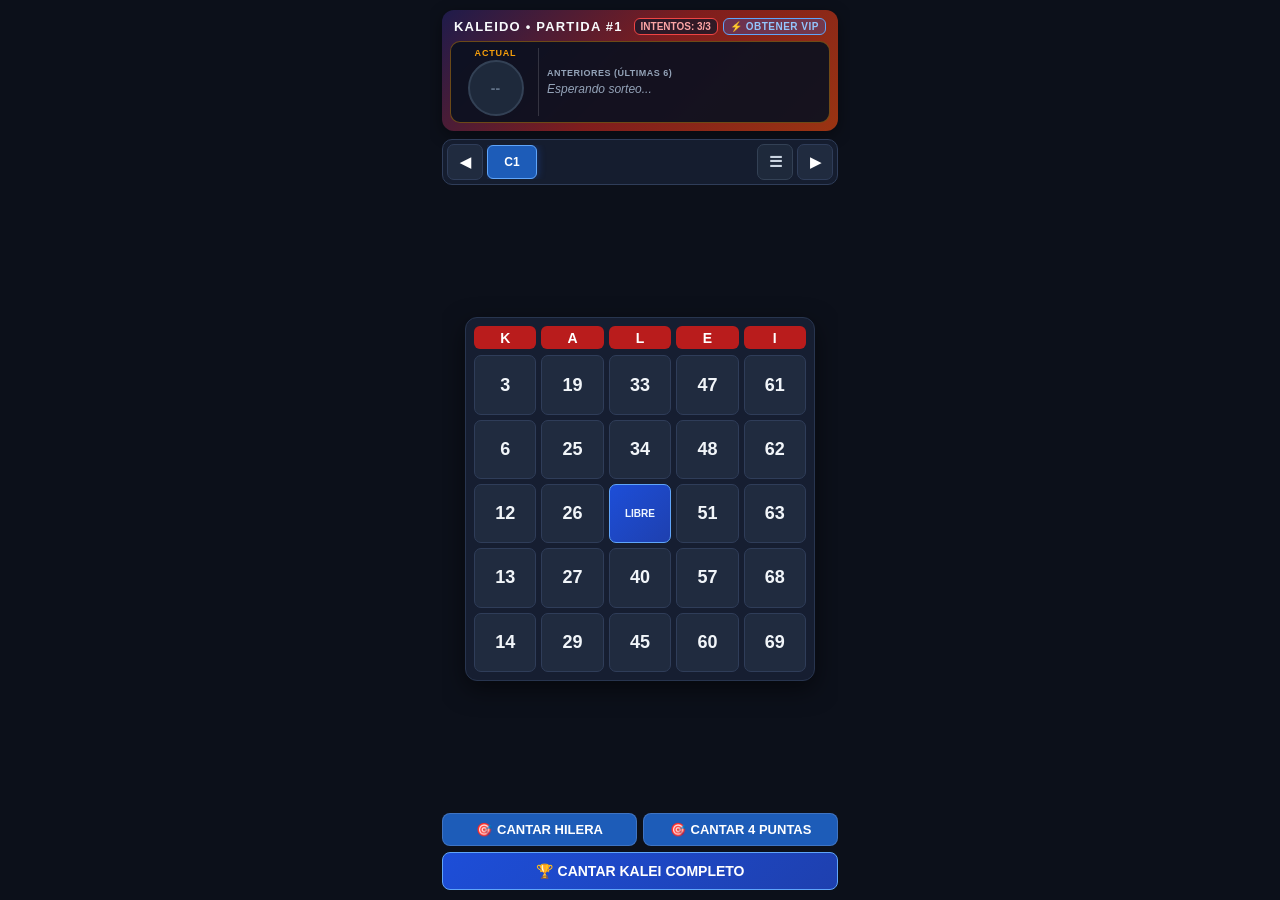
==== commit 4c2b77a3: "Update index.html" ====
--- a/index.html
+++ b/index.html
@@ -53,20 +53,20 @@
             display: flex;
             flex-direction: column;
             justify-content: space-between;
-            padding: clamp(4px, 1.2vh, 8px) clamp(6px, 2vw, 10px);
-            gap: clamp(3px, 0.8vh, 6px);
+            padding: clamp(6px, 1.4vh, 10px) clamp(8px, 2vw, 12px);
+            gap: clamp(5px, 1vh, 8px);
             overflow: hidden;
         }
 
-        /* CABECERA CON VISOR DE BALOTAS */
+        /* CABECERA PRINCIPAL */
         .header-box {
             background: linear-gradient(135deg, #1e1b4b 0%, #7f1d1d 50%, #9a3412 100%);
-            border-radius: 10px;
-            padding: clamp(4px, 0.8vh, 6px);
+            border-radius: 12px;
+            padding: clamp(5px, 1vh, 8px);
             display: flex;
             flex-direction: column;
-            gap: 4px;
-            box-shadow: 0 4px 12px rgba(0, 0, 0, 0.4);
+            gap: clamp(4px, 0.8vh, 6px);
+            box-shadow: 0 4px 15px rgba(0, 0, 0, 0.4);
             flex-shrink: 0;
         }
 
@@ -74,11 +74,11 @@
             display: flex;
             justify-content: space-between;
             align-items: center;
-            padding: 0 2px;
+            padding: 0 4px;
         }
 
         .header-title {
-            font-size: clamp(10px, 1.5vh, 12px);
+            font-size: clamp(11px, 1.6vh, 13px);
             font-weight: 900;
             letter-spacing: 1.2px;
             text-transform: uppercase;
@@ -87,27 +87,27 @@
         .header-badges {
             display: flex;
             align-items: center;
-            gap: 4px;
+            gap: 5px;
         }
 
         .badge-intentos {
             background: rgba(15, 23, 42, 0.7);
             border: 1px solid #ef4444;
             color: #fca5a5;
-            font-size: clamp(8px, 1.2vh, 9px);
+            font-size: clamp(8px, 1.3vh, 10px);
             font-weight: 800;
-            padding: 2px 5px;
-            border-radius: 5px;
+            padding: 2px 6px;
+            border-radius: 6px;
         }
 
         .badge-vip {
             background: rgba(245, 158, 11, 0.25);
             border: 1px solid var(--accent-gold);
             color: #fef08a;
-            font-size: clamp(8px, 1.2vh, 9px);
+            font-size: clamp(8px, 1.3vh, 10px);
             font-weight: 800;
-            padding: 2px 5px;
-            border-radius: 5px;
+            padding: 2px 6px;
+            border-radius: 6px;
             letter-spacing: 0.5px;
             cursor: pointer;
         }
@@ -116,50 +116,50 @@
             background: rgba(37, 99, 235, 0.25);
             border: 1px solid #60a5fa;
             color: #93c5fd;
+            font-size: clamp(8px, 1.3vh, 10px);
+            font-weight: 800;
+            padding: 2px 6px;
+            border-radius: 6px;
+            letter-spacing: 0.5px;
+            cursor: pointer;
+        }
+
+        /* CONSOLA DE BALOTAS PROTAGÓNICA */
+        .balls-console {
+            display: flex;
+            align-items: center;
+            gap: 8px;
+            background: rgba(11, 17, 32, 0.92);
+            border: 1px solid rgba(245, 158, 11, 0.4);
+            border-radius: 10px;
+            padding: clamp(4px, 0.8vh, 6px) clamp(6px, 1.5vw, 10px);
+            min-height: clamp(58px, 8.5vh, 68px);
+        }
+
+        /* VISOR DE BALOTA ACTUAL AMPLIADO */
+        .current-ball-box {
+            display: flex;
+            flex-direction: column;
+            align-items: center;
+            justify-content: center;
+            flex-shrink: 0;
+            min-width: clamp(68px, 18vw, 78px);
+            border-right: 1px solid rgba(255, 255, 255, 0.15);
+            padding-right: 8px;
+        }
+
+        .current-label {
             font-size: clamp(8px, 1.2vh, 9px);
             font-weight: 800;
-            padding: 2px 5px;
-            border-radius: 5px;
-            letter-spacing: 0.5px;
-            cursor: pointer;
-        }
-
-        /* CONSOLA DE BALOTAS */
-        .balls-console {
-            display: flex;
-            align-items: center;
-            gap: 6px;
-            background: rgba(11, 17, 32, 0.9);
-            border: 1px solid rgba(245, 158, 11, 0.35);
-            border-radius: 8px;
-            padding: 3px 6px;
-            min-height: clamp(44px, 6.5vh, 52px);
-        }
-
-        /* RECIPROCO BALOTA ACTUAL AMPLIO Y ADAPTATIVO */
-        .current-ball-box {
-            display: flex;
-            flex-direction: column;
-            align-items: center;
-            justify-content: center;
-            flex-shrink: 0;
-            min-width: 58px;
-            border-right: 1px solid rgba(255, 255, 255, 0.12);
-            padding-right: 6px;
-        }
-
-        .current-label {
-            font-size: 7px;
-            font-weight: 800;
             color: var(--accent-gold);
-            letter-spacing: 0.6px;
+            letter-spacing: 0.8px;
             text-transform: uppercase;
-            margin-bottom: 1px;
+            margin-bottom: 2px;
         }
 
         .current-ball-orb {
-            width: clamp(38px, 5.2vh, 44px);
-            height: clamp(38px, 5.2vh, 44px);
+            width: clamp(48px, 6.8vh, 56px);
+            height: clamp(48px, 6.8vh, 56px);
             border-radius: 50%;
             background: radial-gradient(circle at 35% 35%, #fffbeb, #fbbf24 40%, #b45309 100%);
             color: #451a03;
@@ -167,7 +167,7 @@
             flex-direction: column;
             align-items: center;
             justify-content: center;
-            box-shadow: 0 0 10px rgba(245, 158, 11, 0.7);
+            box-shadow: 0 0 14px rgba(245, 158, 11, 0.75);
             border: 2px solid #ffffff;
             line-height: 1;
         }
@@ -180,13 +180,14 @@
         }
 
         .ball-letter {
-            font-size: clamp(8px, 1.2vh, 10px);
+            font-size: clamp(11px, 1.6vh, 14px);
             font-weight: 900;
-            opacity: 0.9;
+            opacity: 0.95;
+            margin-bottom: 1px;
         }
 
         .ball-number {
-            font-size: clamp(13px, 2vh, 16px);
+            font-size: clamp(18px, 2.8vh, 23px);
             font-weight: 900;
         }
 
@@ -195,11 +196,11 @@
             flex-direction: column;
             flex: 1;
             min-width: 0;
-            gap: 2px;
+            gap: 4px;
         }
 
         .history-label {
-            font-size: 7px;
+            font-size: clamp(8px, 1.2vh, 9px);
             font-weight: 700;
             color: var(--text-muted);
             letter-spacing: 0.5px;
@@ -209,7 +210,7 @@
         .history-balls-row {
             display: flex;
             align-items: center;
-            gap: 4px;
+            gap: clamp(4px, 1vw, 6px);
             overflow-x: auto;
             scrollbar-width: none;
         }
@@ -219,8 +220,8 @@
         }
 
         .ball-history-item {
-            min-width: clamp(24px, 3.4vh, 28px);
-            height: clamp(24px, 3.4vh, 28px);
+            min-width: clamp(28px, 4vh, 32px);
+            height: clamp(28px, 4vh, 32px);
             padding: 0 4px;
             border-radius: 6px;
             background: #1e293b;
@@ -229,18 +230,18 @@
             display: flex;
             align-items: center;
             justify-content: center;
-            font-size: clamp(9px, 1.4vh, 11px);
+            font-size: clamp(10px, 1.5vh, 12px);
             font-weight: 800;
             flex-shrink: 0;
         }
 
         .history-waiting-text {
-            font-size: clamp(10px, 1.4vh, 11px);
+            font-size: clamp(11px, 1.6vh, 12px);
             color: #94a3b8;
             font-style: italic;
         }
 
-        /* NAVEGADOR HÍBRIDO (FLECHAS + PESTAÑAS ILUMINADAS + BOTÓN MENÚ) */
+        /* NAVEGADOR CALIBRADO PARA 5 CARTILLAS VISIBLES */
         .nav-hybrid {
             display: flex;
             align-items: center;
@@ -248,8 +249,8 @@
             width: 100%;
             background: rgba(22, 30, 49, 0.95);
             border: 1px solid #2f3d59;
-            border-radius: 8px;
-            padding: 3px 4px;
+            border-radius: 10px;
+            padding: 4px;
             flex-shrink: 0;
         }
 
@@ -257,10 +258,10 @@
             background: var(--bg-cell);
             color: #ffffff;
             border: 1px solid var(--border-cell);
-            width: clamp(28px, 4vh, 32px);
-            height: clamp(28px, 4vh, 32px);
-            border-radius: 6px;
-            font-size: 13px;
+            width: clamp(30px, 4.4vh, 36px);
+            height: clamp(32px, 4.4vh, 36px);
+            border-radius: 7px;
+            font-size: 14px;
             font-weight: 900;
             display: flex;
             align-items: center;
@@ -277,31 +278,28 @@
             display: flex;
             align-items: center;
             gap: 4px;
-            overflow-x: auto;
-            scrollbar-width: none;
+            overflow-x: hidden;
             flex: 1;
             min-width: 0;
             scroll-behavior: smooth;
         }
 
-        .nav-tabs-track::-webkit-scrollbar {
-            display: none;
-        }
-
+        /* CADA PESTAÑA OCUPA EXACTAMENTE 1/5 DEL ESPACIO VISIBLE */
         .card-tab-chip {
+            flex: 0 0 calc((100% - 16px) / 5);
             background: #182236;
             color: var(--text-muted);
             border: 1px solid #2c3b57;
-            padding: clamp(3px, 0.7vh, 5px) clamp(6px, 1.5vw, 10px);
+            height: clamp(30px, 4.2vh, 34px);
             border-radius: 6px;
-            font-size: clamp(10px, 1.4vh, 11px);
-            font-weight: 700;
+            font-size: clamp(10px, 1.5vh, 12px);
+            font-weight: 800;
             white-space: nowrap;
             cursor: pointer;
             display: inline-flex;
             align-items: center;
-            gap: 3px;
-            flex-shrink: 0;
+            justify-content: center;
+            gap: 2px;
             transition: all 0.2s ease;
         }
 
@@ -334,10 +332,10 @@
             background: #1e293b;
             color: #cbd5e1;
             border: 1px solid #334155;
-            width: clamp(28px, 4vh, 32px);
-            height: clamp(28px, 4vh, 32px);
-            border-radius: 6px;
-            font-size: 14px;
+            width: clamp(30px, 4.4vh, 36px);
+            height: clamp(32px, 4.4vh, 36px);
+            border-radius: 7px;
+            font-size: 15px;
             font-weight: 900;
             display: flex;
             align-items: center;
@@ -350,7 +348,7 @@
             background: var(--btn-blue);
         }
 
-        /* CONTENEDOR ADAPTATIVO DEL TABLERO (SOLUCIÓN PC) */
+        /* CONTENEDOR EQUILIBRADO DEL TABLERO */
         .card-wrapper {
             display: flex;
             flex-direction: column;
@@ -366,74 +364,74 @@
             display: none;
             background: linear-gradient(90deg, rgba(245, 158, 11, 0.95), rgba(217, 119, 6, 0.95));
             color: #451a03;
-            font-size: clamp(9px, 1.4vh, 10px);
+            font-size: clamp(10px, 1.5vh, 11px);
             font-weight: 900;
             letter-spacing: 0.5px;
-            padding: 2px 8px;
+            padding: 3px 10px;
             border-radius: 10px;
-            margin-bottom: 2px;
-            box-shadow: 0 2px 6px rgba(0,0,0,0.4);
+            margin-bottom: 4px;
+            box-shadow: 0 2px 8px rgba(0,0,0,0.4);
             flex-shrink: 0;
         }
 
         .card-board {
             background: var(--bg-card);
-            border-radius: 10px;
-            padding: clamp(4px, 1vh, 6px);
+            border-radius: 12px;
+            padding: clamp(6px, 1.2vh, 8px);
             border: 1px solid #28354f;
             display: flex;
             flex-direction: column;
-            gap: clamp(3px, 0.6vh, 5px);
+            gap: clamp(4px, 0.8vh, 6px);
             width: 100%;
-            max-width: min(330px, 44vh);
-            box-shadow: 0 6px 18px rgba(0,0,0,0.5);
+            max-width: min(350px, 48vh);
+            box-shadow: 0 8px 24px rgba(0,0,0,0.5);
             transition: all 0.3s ease;
         }
 
         .card-board.alert-cerca {
             border: 2px solid var(--accent-gold);
-            box-shadow: 0 0 16px var(--accent-gold-glow);
+            box-shadow: 0 0 18px var(--accent-gold-glow);
         }
 
         .card-board.alert-listo {
             border: 2px solid var(--accent-green);
-            box-shadow: 0 0 18px rgba(16, 185, 129, 0.5);
+            box-shadow: 0 0 20px rgba(16, 185, 129, 0.5);
         }
 
         .letters-row {
             display: grid;
             grid-template-columns: repeat(5, 1fr);
-            gap: clamp(2px, 0.8vw, 4px);
+            gap: clamp(3px, 1vw, 5px);
             flex-shrink: 0;
         }
 
         .letter-cell {
             background: var(--accent-red);
             color: #ffffff;
-            border-radius: 5px;
+            border-radius: 6px;
             text-align: center;
             font-weight: 900;
-            font-size: clamp(10px, 1.6vh, 13px);
-            padding: clamp(1px, 0.3vh, 3px) 0;
+            font-size: clamp(11px, 1.8vh, 14px);
+            padding: clamp(2px, 0.4vh, 4px) 0;
         }
 
         .grid-numbers {
             display: grid;
             grid-template-columns: repeat(5, 1fr);
-            gap: clamp(3px, 0.8vh, 4px);
+            gap: clamp(4px, 1vh, 5px);
         }
 
         .num-cell {
-            aspect-ratio: 1 / 0.94;
+            aspect-ratio: 1 / 0.95;
             background: var(--bg-cell);
             color: #f1f5f9;
-            border-radius: 6px;
+            border-radius: 7px;
             border: 1px solid var(--border-cell);
             display: flex;
             align-items: center;
             justify-content: center;
             font-weight: 800;
-            font-size: clamp(13px, 2.1vh, 17px);
+            font-size: clamp(14px, 2.3vh, 18px);
             cursor: pointer;
         }
 
@@ -451,7 +449,7 @@
             background: linear-gradient(135deg, #1d4ed8 0%, #1e40af 100%);
             border-color: #60a5fa;
             color: #eff6ff;
-            font-size: clamp(8px, 1.2vh, 9px);
+            font-size: clamp(9px, 1.4vh, 10px);
             font-weight: 900;
         }
 
@@ -459,29 +457,29 @@
         .actions-bar {
             display: flex;
             flex-direction: column;
-            gap: clamp(3px, 0.6vh, 5px);
+            gap: clamp(4px, 0.8vh, 6px);
             flex-shrink: 0;
         }
 
         .actions-row {
             display: grid;
             grid-template-columns: 1fr 1fr;
-            gap: 5px;
+            gap: 6px;
         }
 
         .action-btn {
             background: var(--btn-blue);
             color: #ffffff;
             border: 1px solid rgba(255,255,255,0.15);
-            border-radius: 7px;
+            border-radius: 8px;
             font-weight: 800;
-            font-size: clamp(10px, 1.5vh, 12px);
+            font-size: clamp(11px, 1.6vh, 13px);
             display: flex;
             align-items: center;
             justify-content: center;
-            gap: 4px;
+            gap: 5px;
             cursor: pointer;
-            padding: clamp(5px, 1vh, 7px) 2px;
+            padding: clamp(6px, 1.2vh, 8px) 4px;
         }
 
         .action-btn:active {
@@ -498,11 +496,11 @@
             grid-column: span 2;
             background: linear-gradient(135deg, #1d4ed8 0%, #1e40af 100%);
             border-color: #60a5fa;
-            padding: clamp(6px, 1.2vh, 8px) 2px;
-            font-size: clamp(11px, 1.7vh, 13px);
-        }
-
-        /* MODAL SELECTOR RÁPIDO CON ALERTAS ILUMINADAS */
+            padding: clamp(8px, 1.4vh, 10px) 4px;
+            font-size: clamp(12px, 1.8vh, 14px);
+        }
+
+        /* MODAL SELECTOR RÁPIDO */
         .modal-overlay {
             display: none;
             position: fixed;
@@ -520,18 +518,18 @@
         .modal-box {
             background: var(--bg-card);
             border: 1px solid #2f3d59;
-            border-radius: 12px;
-            padding: 14px;
+            border-radius: 14px;
+            padding: 16px;
             width: 90%;
             max-width: 320px;
             box-shadow: 0 10px 30px rgba(0,0,0,0.8);
         }
 
         .modal-title {
-            font-size: 12px;
+            font-size: 13px;
             font-weight: 800;
             color: var(--text-main);
-            margin-bottom: 10px;
+            margin-bottom: 12px;
             text-align: center;
             text-transform: uppercase;
         }
@@ -549,9 +547,9 @@
             background: var(--bg-cell);
             border: 1px solid var(--border-cell);
             color: #ffffff;
-            padding: 7px 0;
-            border-radius: 6px;
-            font-size: 11px;
+            padding: 8px 0;
+            border-radius: 7px;
+            font-size: 12px;
             font-weight: 800;
             cursor: pointer;
             display: flex;
@@ -582,10 +580,10 @@
             background: #334155;
             color: #ffffff;
             border: none;
-            padding: 8px 0;
-            border-radius: 6px;
+            padding: 9px 0;
+            border-radius: 7px;
             font-weight: 700;
-            font-size: 11px;
+            font-size: 12px;
             cursor: pointer;
         }
 
@@ -598,11 +596,11 @@
             background: rgba(15, 23, 42, 0.95);
             border: 1px solid #38bdf8;
             color: #ffffff;
-            padding: 6px 14px;
-            border-radius: 16px;
-            font-size: 11px;
+            padding: 7px 16px;
+            border-radius: 18px;
+            font-size: 12px;
             font-weight: 700;
-            box-shadow: 0 4px 16px rgba(0,0,0,0.6);
+            box-shadow: 0 4px 18px rgba(0,0,0,0.6);
             z-index: 300;
             opacity: 0;
             pointer-events: none;
@@ -645,7 +643,7 @@
             </div>
         </header>
 
-        <!-- NAVEGADOR HÍBRIDO (FLECHAS + PESTAÑAS VIP + MODAL) -->
+        <!-- NAVEGADOR HÍBRIDO (5 CARTILLAS VISIBLES) -->
         <nav class="nav-hybrid">
             <button class="nav-arrow-btn" onclick="cambiarCartilla(-1)" title="Cartilla anterior">◀</button>
             <div class="nav-tabs-track" id="tabsTrack"></div>
@@ -694,7 +692,6 @@
     </div>
 
     <div class="toast-notify" id="toastNotify"></div>
-
     <script>
         const tg = window.Telegram?.WebApp;
         if (tg) {
@@ -902,7 +899,8 @@
             document.getElementById('modalSelector').style.display = 'flex';
         }
 
-        function cerrarModalSelector() {
+        function cerrarModalSelector(event) {
+            if (event && event.target !== document.getElementById('modalSelector')) return;
             document.getElementById('modalSelector').style.display = 'none';
         }
 
